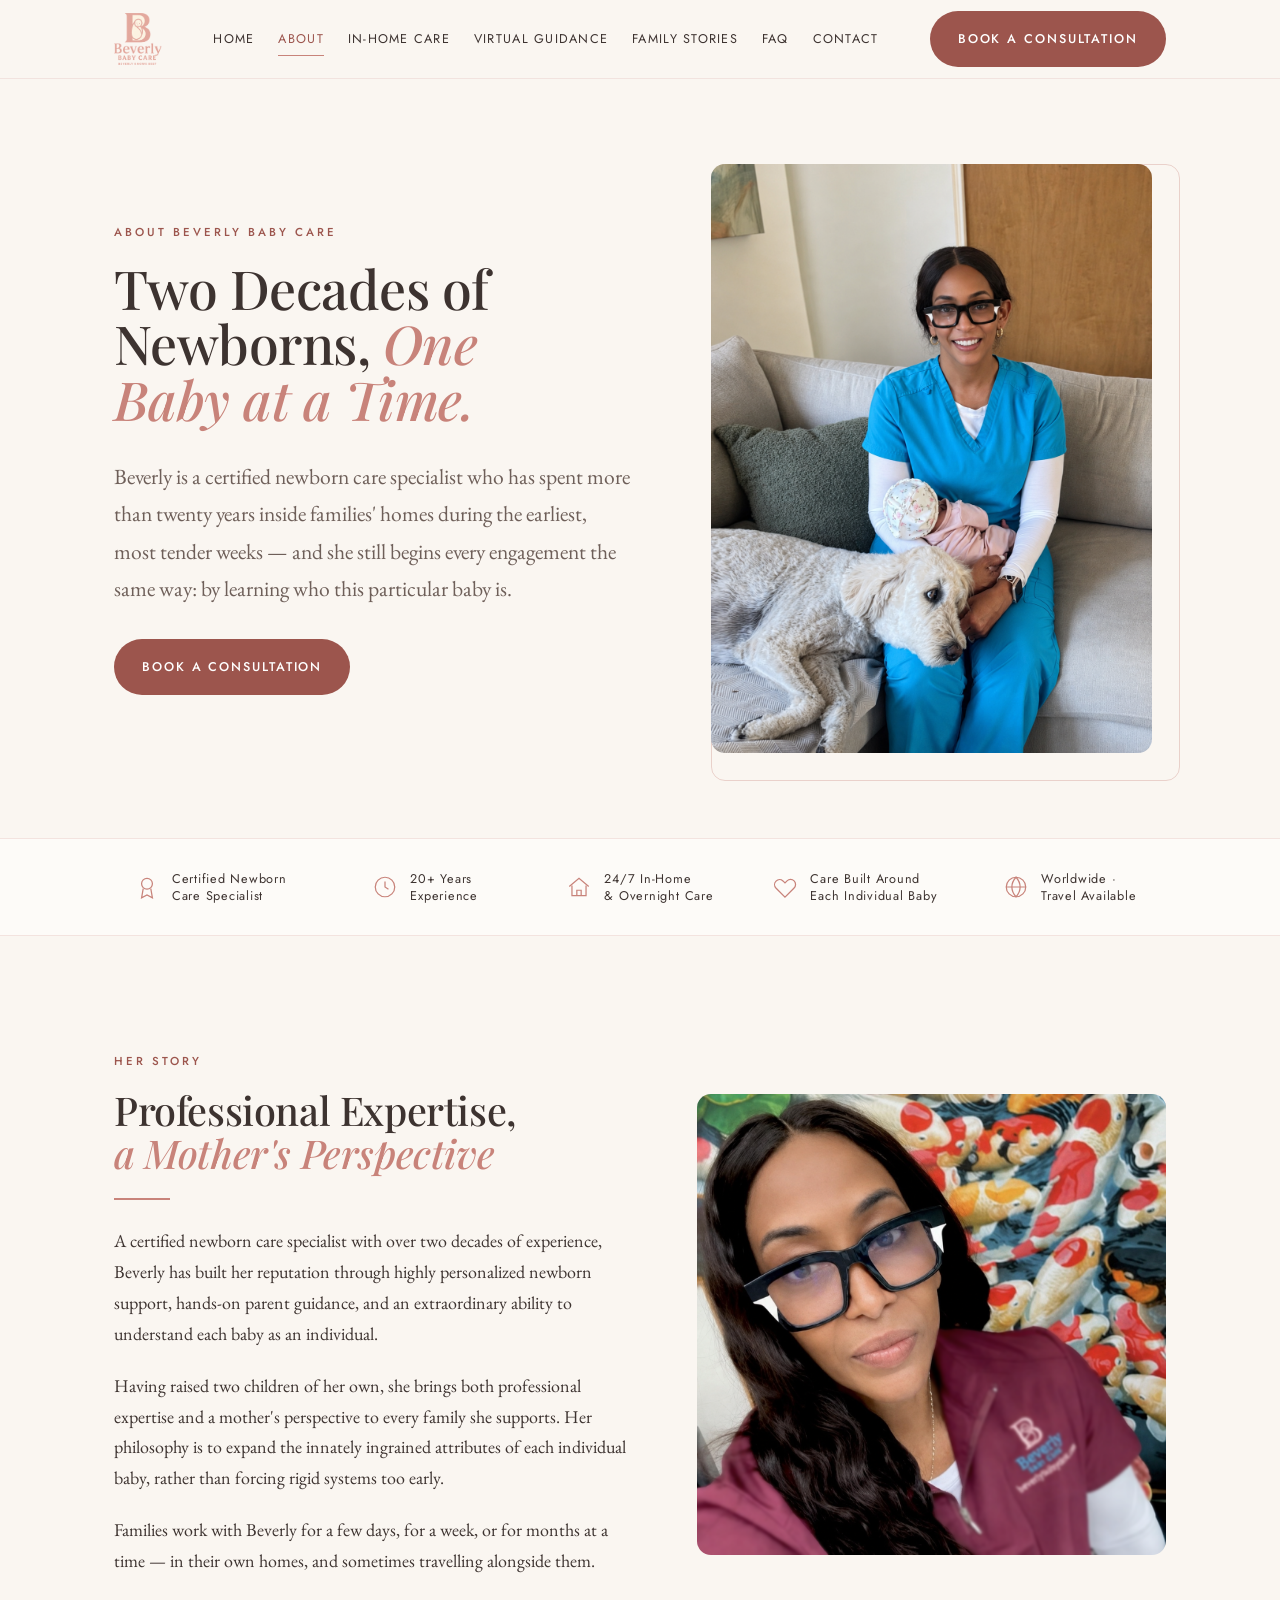
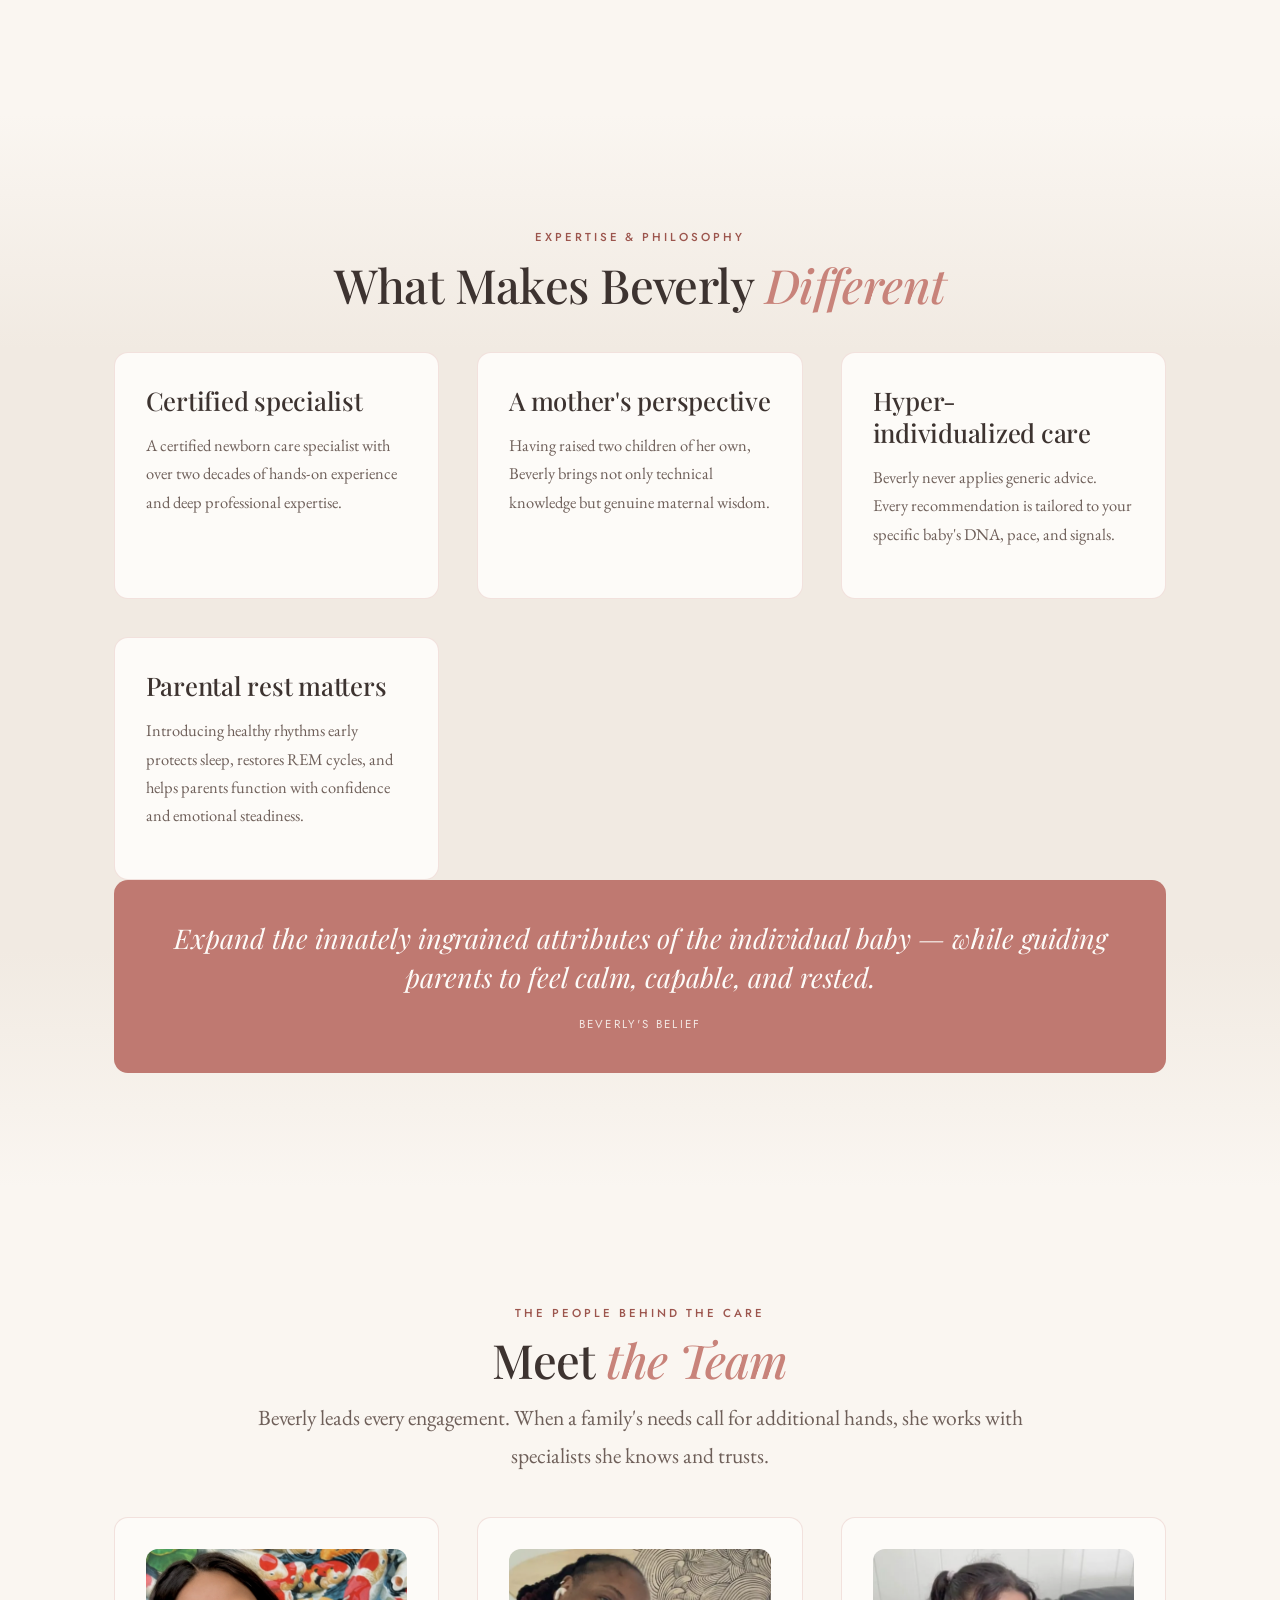
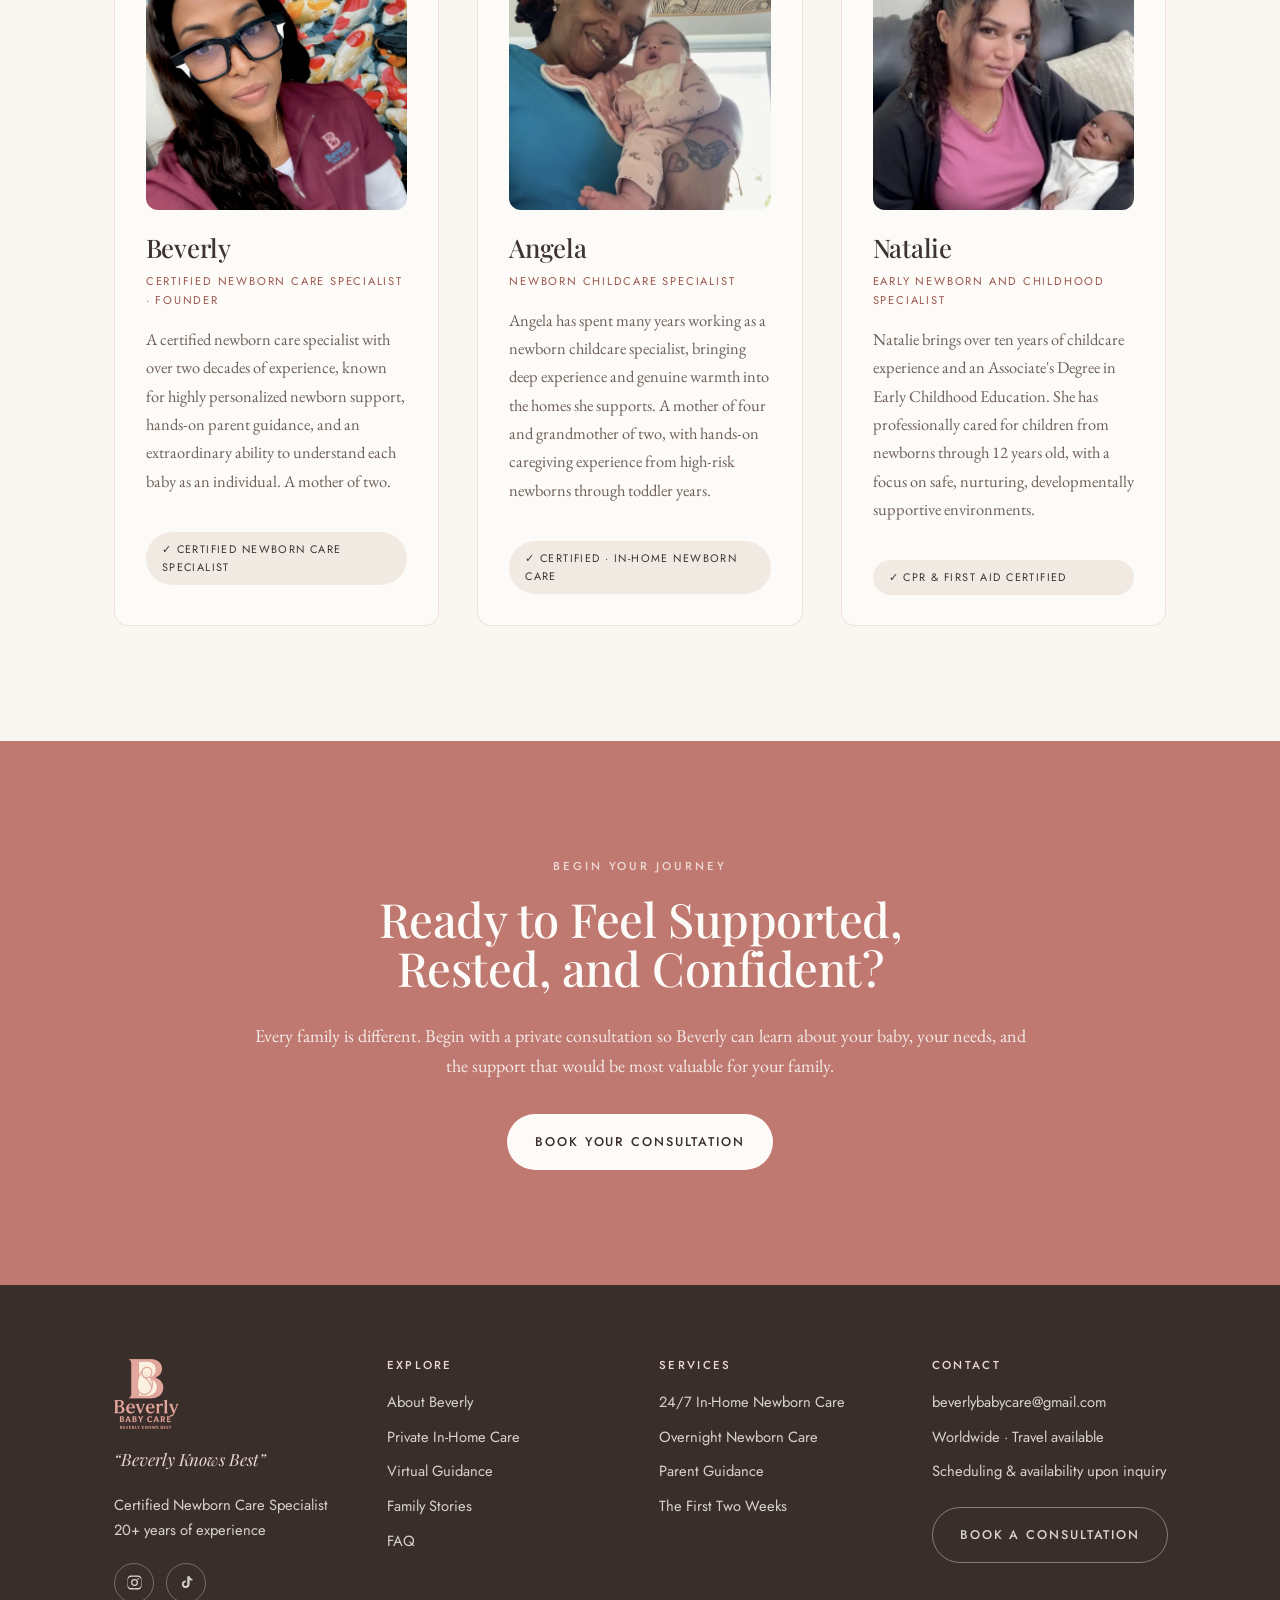
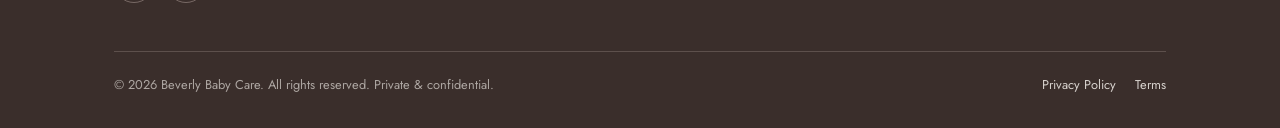
==== about.html @ 70de8f82 "Website Updated Website Updated" ====
<!DOCTYPE html>
<html lang="en">
<head>
<meta charset="utf-8">
<meta name="viewport" content="width=device-width, initial-scale=1">
<title>About Beverly | Certified Newborn Care Specialist | Beverly Baby Care</title>
<meta name="description" content="Meet Beverly: a certified newborn care specialist with more than 20 years of experience, known for personalized newborn support and hands-on parent guidance.">
<link rel="canonical" href="https://beverlybabycare.com/about.html">
<meta property="og:type" content="website">
<meta property="og:site_name" content="Beverly Baby Care">
<meta property="og:title" content="About Beverly | Certified Newborn Care Specialist | Beverly Baby Care">
<meta property="og:description" content="Meet Beverly: a certified newborn care specialist with more than 20 years of experience, known for personalized newborn support and hands-on parent guidance.">
<meta property="og:image" content="assets/beverly-newborn.jpg">
<meta name="twitter:card" content="summary_large_image">
<link rel="icon" href="assets/logo.png">
<link rel="preconnect" href="https://fonts.googleapis.com">
<link rel="preconnect" href="https://fonts.gstatic.com" crossorigin>
<link href="https://fonts.googleapis.com/css2?family=EB+Garamond:ital,wght@0,400;0,500;1,400&family=Jost:wght@300;400;500&family=Playfair+Display:ital,wght@0,400;0,500;1,400;1,500&display=swap" rel="stylesheet">
<link rel="stylesheet" href="css/style.css">
<script type="application/ld+json">{
  "@context":"https://schema.org",
  "@type":"ProfessionalService",
  "name":"Beverly Baby Care",
  "slogan":"Beverly Knows Best",
  "description":"Private in-home newborn care, overnight support, hands-on parent guidance and virtual newborn guidance with Beverly, a certified newborn care specialist with more than 20 years of experience.",
  "email":"beverlybabycare@gmail.com",
  "url":"https://beverlybabycare.com/",
  "areaServed":"Worldwide",
  "founder":{"@type":"Person","name":"Beverly","jobTitle":"Certified Newborn Care Specialist"},
  "sameAs":["https://www.instagram.com/beverlybabycare/","https://www.tiktok.com/@beverlybabycare26"]
}</script>
</head>
<body>
<a class="skip" href="#main">Skip to content</a>
<header class="site-header">
  <div class="wrap header-inner">
    <a class="brand" href="index.html">
      <img src="assets/logo.png" alt="Beverly Baby Care" width="520" height="520">
    </a>
    <nav class="nav" aria-label="Primary"><a href="index.html">Home</a><a href="about.html" aria-current="page">About</a><a href="in-home-care.html">In-Home Care</a><a href="virtual-guidance.html">Virtual Guidance</a><a href="testimonials.html">Family Stories</a><a href="faq.html">FAQ</a><a href="contact.html">Contact</a></nav>
    <a class="btn btn--primary header-cta" href="contact.html">Book a Consultation</a>
    <button class="menu-toggle" type="button" aria-expanded="false" aria-controls="mobile-nav" aria-label="Open menu">
      <span></span><span></span><span></span>
    </button>
  </div>
  <div class="mobile-nav" id="mobile-nav">
    <ul><li><a href="index.html">Home</a></li><li><a href="about.html" aria-current="page">About</a></li><li><a href="in-home-care.html">In-Home Care</a></li><li><a href="virtual-guidance.html">Virtual Guidance</a></li><li><a href="testimonials.html">Family Stories</a></li><li><a href="faq.html">FAQ</a></li><li><a href="contact.html">Contact</a></li></ul>
    <div class="wrap"><a class="btn btn--primary" href="contact.html">Book a Consultation</a></div>
  </div>
</header>
<main id="main">

<section class="section section--tight">
  <div class="wrap split">
    <div class="reveal">
      <p class="eyebrow">About Beverly Baby Care</p>
      <h1>Two Decades of Newborns, <em>One Baby at a Time.</em></h1>
      <p class="lede">Beverly is a certified newborn care specialist who has spent more than twenty years inside families' homes during the earliest, most tender weeks &mdash; and she still begins every engagement the same way: by learning who this particular baby is.</p>
      <div class="btn-row"><a class="btn btn--primary" href="contact.html">Book a Consultation</a></div>
    </div>
    <div class="split__media reveal hero__media">
      <picture><source type="image/webp" srcset="assets/beverly-newborn-sm.webp 700w, assets/beverly-newborn.webp 1100w" sizes="(min-width:900px) 44vw, 92vw"><img src="assets/beverly-newborn.jpg" srcset="assets/beverly-newborn-sm.jpg 700w, assets/beverly-newborn.jpg 1100w" sizes="(min-width:900px) 44vw, 92vw" alt="Beverly caring for a newborn in a family home" width="1100" height="1673"></picture>
    </div>
  </div>
</section>

<section class="trust">
  <div class="wrap">
    <ul>
      <li><svg viewBox="0 0 24 24" aria-hidden="true"><circle cx="12" cy="9" r="5"/><path d="M8.5 13.5 7 22l5-2.6L17 22l-1.5-8.5"/></svg><span>Certified Newborn<br>Care Specialist</span></li>
      <li><svg viewBox="0 0 24 24" aria-hidden="true"><circle cx="12" cy="12" r="9"/><path d="M12 7v5l3.2 2"/></svg><span>20+ Years<br>Experience</span></li>
      <li><svg viewBox="0 0 24 24" aria-hidden="true"><path d="M3 11.5 12 4l9 7.5"/><path d="M5.5 10.5V20h13v-9.5"/><path d="M10 20v-5h4v5"/></svg><span>24/7 In-Home<br>&amp; Overnight Care</span></li>
      <li><svg viewBox="0 0 24 24" aria-hidden="true"><path d="M20.4 6.4a4.6 4.6 0 0 0-6.5 0L12 8.3l-1.9-1.9a4.6 4.6 0 0 0-6.5 6.5l8.4 8.4 8.4-8.4a4.6 4.6 0 0 0 0-6.5Z"/></svg><span>Care Built Around<br>Each Individual Baby</span></li>
      <li><svg viewBox="0 0 24 24" aria-hidden="true"><circle cx="12" cy="12" r="9"/><path d="M3 12h18M12 3c2.5 2.7 3.8 5.8 3.8 9S14.5 18.3 12 21c-2.5-2.7-3.8-5.8-3.8-9S9.5 5.7 12 3Z"/></svg><span>Worldwide &middot;<br>Travel Available</span></li>
    </ul>
  </div>
</section>

<section class="section">
  <div class="wrap split split--reverse">
    <div class="split__media reveal">
      <picture><source type="image/webp" srcset="assets/beverly-portrait.webp"><img src="assets/beverly-portrait.jpg" alt="Portrait of Beverly, founder of Beverly Baby Care" width="546" height="538" loading="lazy" style="border-radius:14px"></picture>
    </div>
    <div class="reveal">
      <p class="eyebrow">Her story</p>
      <h2>Professional Expertise, <em>a Mother's Perspective</em></h2>
      <hr class="rule">
      <p>A certified newborn care specialist with over two decades of experience, Beverly has built her reputation through highly personalized newborn support, hands-on parent guidance, and an extraordinary ability to understand each baby as an individual.</p>
      <p>Having raised two children of her own, she brings both professional expertise and a mother's perspective to every family she supports. Her philosophy is to expand the innately ingrained attributes of each individual baby, rather than forcing rigid systems too early.</p>
      <p>Families work with Beverly for a few days, for a week, or for months at a time &mdash; in their own homes, and sometimes travelling alongside them.</p>
    </div>
  </div>
</section>

<section class="section section--taupe">
  <div class="wrap">
    <div class="section-head reveal"><p class="eyebrow">Expertise &amp; philosophy</p><h2>What Makes Beverly <em>Different</em></h2></div>
    <div class="grid cols-2 reveal">
      <article class="card"><h3>Certified specialist</h3><p>A certified newborn care specialist with over two decades of hands-on experience and deep professional expertise.</p></article>
      <article class="card"><h3>A mother's perspective</h3><p>Having raised two children of her own, Beverly brings not only technical knowledge but genuine maternal wisdom.</p></article>
      <article class="card"><h3>Hyper-individualized care</h3><p>Beverly never applies generic advice. Every recommendation is tailored to your specific baby's DNA, pace, and signals.</p></article>
      <article class="card"><h3>Parental rest matters</h3><p>Introducing healthy rhythms early protects sleep, restores REM cycles, and helps parents function with confidence and emotional steadiness.</p></article>
    </div>
    <div class="pullquote reveal">
      <p>Expand the innately ingrained attributes of the individual baby &mdash; while guiding parents to feel calm, capable, and rested.</p>
      <cite>Beverly's belief</cite>
    </div>
  </div>
</section>

<section class="section">
  <div class="wrap">
    <div class="section-head reveal"><p class="eyebrow">The people behind the care</p><h2>Meet <em>the Team</em></h2>
      <p class="lede">Beverly leads every engagement. When a family's needs call for additional hands, she works with specialists she knows and trusts.</p>
    </div>
    <div class="grid cols-3 reveal">
      <article class="card member">
        <picture><source type="image/webp" srcset="assets/beverly-portrait.webp"><img src="assets/beverly-portrait.jpg" alt="Beverly, certified newborn care specialist and founder" width="546" height="538" loading="lazy"></picture>
        <h3>Beverly</h3>
        <p class="role">Certified Newborn Care Specialist &middot; Founder</p>
        <p>A certified newborn care specialist with over two decades of experience, known for highly personalized newborn support, hands-on parent guidance, and an extraordinary ability to understand each baby as an individual. A mother of two.</p>
        <span class="badge">&check; Certified Newborn Care Specialist</span>
      </article>
      <article class="card member">
        <picture><source type="image/webp" srcset="assets/angela.webp"><img src="assets/angela.jpg" alt="Angela, newborn childcare specialist" width="546" height="538" loading="lazy"></picture>
        <h3>Angela</h3>
        <p class="role">Newborn Childcare Specialist</p>
        <p>Angela has spent many years working as a newborn childcare specialist, bringing deep experience and genuine warmth into the homes she supports. A mother of four and grandmother of two, with hands-on caregiving experience from high-risk newborns through toddler years.</p>
        <span class="badge">&check; Certified &middot; In-Home Newborn Care</span>
      </article>
      <article class="card member">
        <picture><source type="image/webp" srcset="assets/natalie.webp"><img src="assets/natalie.jpg" alt="Natalie, early newborn and childhood specialist" width="546" height="538" loading="lazy"></picture>
        <h3>Natalie</h3>
        <p class="role">Early Newborn and Childhood Specialist</p>
        <p>Natalie brings over ten years of childcare experience and an Associate's Degree in Early Childhood Education. She has professionally cared for children from newborns through 12 years old, with a focus on safe, nurturing, developmentally supportive environments.</p>
        <span class="badge">&check; CPR &amp; First Aid Certified</span>
      </article>
    </div>
  </div>
</section>

<section class="section cta-band cta-band--rose reveal">
  <div class="wrap">
    <p class="eyebrow">Begin your journey</p>
    <h2>Ready to Feel Supported,<br>Rested, and Confident?</h2>
    <p>Every family is different. Begin with a private consultation so Beverly can learn about your baby, your needs, and the support that would be most valuable for your family.</p>
    <div class="btn-row"><a class="btn btn--cream" href="contact.html">Book Your Consultation</a></div>
  </div>
</section>

</main>
<footer class="site-footer">
  <div class="wrap">
    <div class="footer-grid">
      <div>
        <img class="mark" src="assets/logo.png" alt="Beverly Baby Care" width="520" height="520">
        <p class="tagline">&ldquo;Beverly Knows Best&rdquo;</p>
        <p>Certified Newborn Care Specialist<br>20+ years of experience</p>
        <div class="socials">
          <a href="https://www.instagram.com/beverlybabycare/" aria-label="Beverly Baby Care on Instagram" rel="noopener" target="_blank">
            <svg viewBox="0 0 24 24" aria-hidden="true"><path d="M12 2.2c3.2 0 3.6 0 4.9.07 1.2.05 1.8.25 2.2.42.6.22 1 .48 1.4.9.4.4.7.8.9 1.4.2.4.4 1 .4 2.2.1 1.3.1 1.7.1 4.9s0 3.6-.1 4.9c0 1.2-.2 1.8-.4 2.2a3.8 3.8 0 0 1-.9 1.4c-.4.4-.8.7-1.4.9-.4.2-1 .4-2.2.4-1.3.1-1.7.1-4.9.1s-3.6 0-4.9-.1c-1.2 0-1.8-.2-2.2-.4a3.8 3.8 0 0 1-1.4-.9 3.8 3.8 0 0 1-.9-1.4c-.2-.4-.4-1-.4-2.2C2.2 15.6 2.2 15.2 2.2 12s0-3.6.1-4.9c0-1.2.2-1.8.4-2.2.2-.6.5-1 .9-1.4.4-.4.8-.7 1.4-.9.4-.2 1-.4 2.2-.4C8.4 2.2 8.8 2.2 12 2.2Zm0 1.8c-3.1 0-3.5 0-4.7.07-1.1.05-1.7.24-2.1.4-.5.2-.9.44-1.2.78-.3.34-.6.7-.8 1.2-.2.4-.3 1-.4 2.1C2.7 9.7 2.7 10.1 2.7 12s0 2.3.1 3.4c.1 1.1.2 1.7.4 2.1.2.5.5.9.8 1.2.3.3.7.6 1.2.8.4.2 1 .3 2.1.4 1.2.06 1.6.07 4.7.07s3.5 0 4.7-.07c1.1-.1 1.7-.2 2.1-.4a3 3 0 0 0 1.2-.8c.3-.3.6-.7.8-1.2.2-.4.3-1 .4-2.1.06-1.1.07-1.5.07-3.4s0-2.3-.07-3.4c-.1-1.1-.2-1.7-.4-2.1a3 3 0 0 0-.8-1.2 3 3 0 0 0-1.2-.8c-.4-.2-1-.3-2.1-.4C15.5 4 15.1 4 12 4Zm0 3.1a4.9 4.9 0 1 1 0 9.8 4.9 4.9 0 0 1 0-9.8Zm0 1.8a3.1 3.1 0 1 0 0 6.2 3.1 3.1 0 0 0 0-6.2Zm5.1-.9a1.1 1.1 0 1 1 0-2.3 1.1 1.1 0 0 1 0 2.3Z"/></svg>
          </a>
          <a href="https://www.tiktok.com/@beverlybabycare26" aria-label="Beverly Baby Care on TikTok" rel="noopener" target="_blank">
            <svg viewBox="0 0 24 24" aria-hidden="true"><path d="M16.5 3c.4 2.1 1.7 3.6 3.9 3.8v2.5c-1.4.1-2.7-.3-4-1v5.9c0 4.6-4.4 6.9-8 5.1-2.4-1.2-3.4-3.9-2.8-6.3.6-2.3 2.7-3.9 5.4-3.8v2.6c-.4.1-.8.1-1.2.3-1.2.4-1.9 1.5-1.7 2.8.2 1.2 1.2 2 2.5 2 1.4 0 2.5-1 2.5-2.5V3h3.4Z"/></svg>
          </a>
        </div>
      </div>
      <div>
        <h4>Explore</h4>
        <ul>
          <li><a href="about.html">About Beverly</a></li>
          <li><a href="in-home-care.html">Private In-Home Care</a></li>
          <li><a href="virtual-guidance.html">Virtual Guidance</a></li>
          <li><a href="testimonials.html">Family Stories</a></li>
          <li><a href="faq.html">FAQ</a></li>
        </ul>
      </div>
      <div>
        <h4>Services</h4>
        <ul>
          <li><a href="in-home-care.html">24/7 In-Home Newborn Care</a></li>
          <li><a href="in-home-care.html#overnight">Overnight Newborn Care</a></li>
          <li><a href="in-home-care.html#guidance">Parent Guidance</a></li>
          <li><a href="virtual-guidance.html">The First Two Weeks</a></li>
        </ul>
      </div>
      <div>
        <h4>Contact</h4>
        <ul>
          <li><a href="mailto:beverlybabycare@gmail.com">beverlybabycare@gmail.com</a></li>
          <li>Worldwide &middot; Travel available</li>
          <li>Scheduling &amp; availability upon inquiry</li>
        </ul>
        <a class="btn btn--onDark" href="contact.html" style="margin-top:1.4rem">Book a Consultation</a>
      </div>
    </div>
    <div class="footer-bottom">
      <p style="margin:0">&copy; 2026 Beverly Baby Care. All rights reserved. Private &amp; confidential.</p>
      <ul><li><a href="privacy.html">Privacy Policy</a></li><li><a href="terms.html">Terms</a></li></ul>
    </div>
  </div>
</footer>
<div class="mobile-cta"><a class="btn btn--primary" href="contact.html">Book a Consultation</a></div>
<script src="js/site.js" defer></script>
</body>
</html>
---- css/style.css ----
/* ==========================================================================
   Beverly Baby Care — design system
   Colors sampled directly from the supplied Beverly Baby Care PDFs.
   ========================================================================== */

:root{
  /* Sampled palette */
  --bbc-ivory:#FAF6F1;        /* dominant page background in the PDFs */
  --bbc-cream:#FDFBF8;        /* lifted panels */
  --bbc-blush:#F6EDE8;        /* quote boxes */
  --bbc-blush-deep:#ECD7D1;   /* pill fills, hairlines */
  --bbc-taupe:#F1EAE2;        /* cards, stat blocks */
  --bbc-rose:#C8837A;         /* italic headlines, accents */
  --bbc-rose-deep:#9C554D;    /* buttons, links (accessible on ivory) */
  --bbc-rose-dark:#BF7971;    /* filled rose panels */
  --bbc-cocoa:#4C3C38;        /* dark editorial sections */
  --bbc-cocoa-deep:#3A2E2B;
  --bbc-charcoal:#3D3330;     /* body copy */
  --bbc-muted:#6E5F59;        /* secondary copy */
  --bbc-line:rgba(200,131,122,.32);

  /* Type */
  --display:"Playfair Display",Georgia,"Times New Roman",serif;
  --body:"EB Garamond",Georgia,serif;
  --ui:"Jost","Helvetica Neue",Arial,sans-serif;

  /* Space */
  --gutter:clamp(1.25rem,5vw,4rem);
  --section:clamp(4rem,9vw,7.5rem);
  --maxw:1180px;
  --radius:14px;
}

*,*::before,*::after{box-sizing:border-box}
html{-webkit-text-size-adjust:100%;scroll-behavior:smooth}
body{
  margin:0;background:var(--bbc-ivory);color:var(--bbc-charcoal);
  font-family:var(--body);font-size:1.125rem;line-height:1.72;
  -webkit-font-smoothing:antialiased;
}
img{max-width:100%;display:block;height:auto}
a{color:var(--bbc-rose-deep)}
a:focus-visible,button:focus-visible,input:focus-visible,select:focus-visible,textarea:focus-visible,summary:focus-visible{
  outline:2px solid var(--bbc-rose-deep);outline-offset:3px;border-radius:4px;
}
.skip{position:absolute;left:-9999px}
.skip:focus{left:1rem;top:1rem;z-index:200;background:var(--bbc-cream);padding:.7rem 1rem;border:1px solid var(--bbc-rose)}

/* ---------- type ---------- */
h1,h2,h3,h4{font-family:var(--display);font-weight:500;color:var(--bbc-charcoal);margin:0 0 .6em;line-height:1.14;letter-spacing:-.01em;text-wrap:balance}
h1{font-size:clamp(2.4rem,5.4vw,4rem);line-height:1.04}
h2{font-size:clamp(1.9rem,3.8vw,2.95rem);line-height:1.07}
h3{font-size:clamp(1.3rem,2vw,1.6rem);line-height:1.25}
h4{font-size:1.06rem}
em,.italic{font-style:italic;color:var(--bbc-rose)}
p{margin:0 0 1.15em}
.lede{font-size:clamp(1.16rem,1.8vw,1.35rem);color:var(--bbc-muted);max-width:62ch}
.eyebrow{
  font-family:var(--ui);font-size:.72rem;font-weight:500;letter-spacing:.26em;
  text-transform:uppercase;color:var(--bbc-rose-deep);margin:0 0 1.1rem;
}
.rule{width:56px;height:2px;background:var(--bbc-rose);border:0;margin:0 0 1.6rem}
.center{text-align:center}
.center .rule,.center .eyebrow{margin-left:auto;margin-right:auto}
.small{font-family:var(--ui);font-size:.85rem;color:var(--bbc-muted);line-height:1.6}

/* ---------- heading system --------------------------------------------------
   One reusable set of header components so headlines run horizontally instead
   of stacking word-by-word. Widths are responsive; type stays editorial.
   .page-head    → page hero header (h1)
   .section-head → in-page section header (h2)
   modifier --wide for the longest headlines
   -------------------------------------------------------------------------- */
.page-head,.section-head{
  width:100%;margin-inline:auto;text-align:center;
}
.page-head{max-width:1100px}
.page-head--wide{max-width:1200px}
.section-head{max-width:1000px}
.section-head--wide{max-width:1160px}

.page-head h1,.page-head h2{
  max-width:none;margin-inline:auto;
  font-size:clamp(2.3rem,5.2vw,4.15rem);
  line-height:.98;letter-spacing:-.015em;margin-bottom:.3em;
  text-wrap:balance;
}
.section-head h2{
  max-width:none;margin-inline:auto;
  font-size:clamp(1.85rem,3.7vw,2.95rem);
  line-height:1.02;letter-spacing:-.012em;margin-bottom:.32em;
  text-wrap:balance;
}
.page-head .eyebrow,.section-head .eyebrow{margin:0 auto .8rem}
.page-head .rule,.section-head .rule{margin:.15rem auto 1.25rem}
.page-head .lede,.section-head .lede,
.page-head .support,.section-head .support{
  max-width:800px;margin-inline:auto;margin-bottom:0;text-wrap:pretty;
}
.page-head .btn-row,.section-head .btn-row{justify-content:center;margin-top:1.7rem}

/* header sections sit tighter than ordinary content sections */
.section.section--head{padding-block:clamp(2.4rem,4.8vw,4rem)}
.section--head .framed{padding:clamp(1.5rem,3.2vw,2.7rem)}
/* a header section and the section it introduces shouldn't stack two full paddings */
.section--head + .section.section--tight,
.section--head + .section.section{padding-top:clamp(.9rem,2vw,1.7rem)}
/* section headers that lead straight into a grid of cards */
.section-head + .grid,.section-head + .price-grid,.section-head + .steps{margin-top:clamp(1.9rem,3.4vw,2.7rem)!important}

@media(max-width:1023px){
  .page-head h1,.page-head h2{font-size:clamp(2.2rem,5.4vw,3.2rem);line-height:1.0}
  .section-head h2{font-size:clamp(1.8rem,4.2vw,2.5rem);line-height:1.04}
}
@media(max-width:599px){
  .page-head h1,.page-head h2{font-size:clamp(2rem,8.4vw,2.65rem);line-height:1.06;letter-spacing:-.008em}
  .section-head h2{font-size:clamp(1.75rem,7.2vw,2.3rem);line-height:1.08;letter-spacing:-.006em}
  .page-head .lede,.section-head .lede{font-size:1.1rem}
}

/* ---------- layout ---------- */
.wrap{width:100%;max-width:var(--maxw);margin-inline:auto;padding-inline:var(--gutter)}
.section{padding-block:var(--section)}
.section--tight{padding-block:calc(var(--section) * .62)}
.section--taupe{background:linear-gradient(180deg,var(--bbc-ivory),var(--bbc-taupe) 22%,var(--bbc-taupe) 78%,var(--bbc-ivory))}
.section--blush{background:var(--bbc-blush)}
.section--cocoa{background:var(--bbc-cocoa);color:var(--bbc-blush)}
.section--cocoa h2,.section--cocoa h3,.section--cocoa h4{color:var(--bbc-cream)}
.section--cocoa .eyebrow{color:var(--bbc-blush-deep)}
.section--cocoa .lede,.section--cocoa p{color:rgba(250,246,241,.84)}
.section--cocoa em{color:var(--bbc-blush-deep)}
.grid{display:grid;gap:clamp(1.5rem,3vw,2.6rem)}
.cols-2{grid-template-columns:repeat(auto-fit,minmax(320px,1fr))}
.cols-3{grid-template-columns:repeat(auto-fit,minmax(255px,1fr))}
.cols-4{grid-template-columns:repeat(auto-fit,minmax(228px,1fr))}
.split{display:grid;gap:clamp(2rem,5vw,4.5rem);align-items:center;grid-template-columns:1fr}
@media(min-width:900px){.split{grid-template-columns:1.05fr .95fr}.split--reverse .split__media{order:2}}
.split h1{font-size:clamp(2.3rem,4.2vw,3.4rem);line-height:1.03}
.split h2{font-size:clamp(1.85rem,3.1vw,2.5rem);line-height:1.08}

/* ---------- corner frame (signature detail from the PDFs) ---------- */
.framed{position:relative}
.framed::before,.framed::after{
  content:"";position:absolute;width:46px;height:46px;pointer-events:none;
  border:1px solid var(--bbc-line);
}
.framed::before{top:0;left:0;border-right:0;border-bottom:0;border-top-left-radius:26px}
.framed::after{bottom:0;right:0;border-left:0;border-top:0;border-bottom-right-radius:26px}
.framed--dark::before,.framed--dark::after{border-color:rgba(236,215,209,.4)}

/* ---------- buttons ---------- */
.btn{
  display:inline-flex;align-items:center;gap:.6rem;font-family:var(--ui);
  font-size:.79rem;font-weight:500;letter-spacing:.15em;text-transform:uppercase;
  padding:1rem 1.7rem;border-radius:999px;border:1px solid transparent;
  text-decoration:none;cursor:pointer;white-space:nowrap;transition:background .25s ease,color .25s ease,border-color .25s ease,transform .25s ease;
}
.btn:hover{transform:translateY(-1px)}
.btn--primary{background:var(--bbc-rose-deep);color:#fff}
.btn--primary:hover{background:#87473F}
.btn--ghost{background:transparent;color:var(--bbc-rose-deep);border-color:var(--bbc-line)}
.btn--ghost:hover{background:var(--bbc-blush);border-color:var(--bbc-rose)}
.btn--cream{background:var(--bbc-cream);color:var(--bbc-cocoa-deep)}
.btn--cream:hover{background:#fff}
.btn--onDark{background:transparent;color:var(--bbc-blush);border-color:rgba(236,215,209,.45)}
.btn--onDark:hover{background:rgba(236,215,209,.12)}
.btn-row{display:flex;flex-wrap:wrap;gap:.85rem;margin-top:2rem}
.textlink{
  font-family:var(--ui);font-size:.78rem;letter-spacing:.14em;text-transform:uppercase;
  text-decoration:none;color:var(--bbc-rose-deep);border-bottom:1px solid var(--bbc-line);padding-bottom:3px;
}
.textlink:hover{border-color:var(--bbc-rose-deep)}

/* ---------- header ---------- */
.site-header{
  position:sticky;top:0;z-index:60;background:rgba(250,246,241,.93);
  backdrop-filter:blur(9px);border-bottom:1px solid rgba(200,131,122,.16);
  transition:box-shadow .3s ease;
}
.site-header.is-stuck{box-shadow:0 10px 30px -24px rgba(61,51,48,.55)}
.header-inner{display:flex;align-items:center;justify-content:space-between;gap:1rem;min-height:78px}
.brand{display:flex;align-items:center;gap:.75rem;text-decoration:none}
.brand img{height:52px;width:auto}
.brand span{
  font-family:var(--ui);font-size:.66rem;letter-spacing:.2em;text-transform:uppercase;
  color:var(--bbc-muted);max-width:8.5rem;line-height:1.45;
}
.nav{display:none;align-items:center;gap:1.5rem}
.nav a{
  font-family:var(--ui);font-size:.79rem;letter-spacing:.1em;text-transform:uppercase;
  color:var(--bbc-charcoal);text-decoration:none;padding:.35rem 0;border-bottom:1px solid transparent;white-space:nowrap;
}
.nav a:hover{color:var(--bbc-rose-deep)}
.nav a[aria-current="page"]{border-bottom-color:var(--bbc-rose);color:var(--bbc-rose-deep)}
.header-cta{display:none}
@media(min-width:1060px){.nav,.header-cta{display:flex}}
.menu-toggle{
  display:inline-flex;flex-direction:column;justify-content:center;gap:5px;width:46px;height:44px;
  background:none;border:1px solid var(--bbc-line);border-radius:999px;cursor:pointer;align-items:center;
}
.menu-toggle span{display:block;width:19px;height:1.4px;background:var(--bbc-charcoal);transition:transform .3s,opacity .3s}
.menu-toggle[aria-expanded="true"] span:nth-child(1){transform:translateY(6.4px) rotate(45deg)}
.menu-toggle[aria-expanded="true"] span:nth-child(2){opacity:0}
.menu-toggle[aria-expanded="true"] span:nth-child(3){transform:translateY(-6.4px) rotate(-45deg)}
@media(min-width:1060px){.menu-toggle{display:none}}
.mobile-nav{display:none;border-top:1px solid rgba(200,131,122,.18);background:var(--bbc-ivory)}
.mobile-nav.is-open{display:block}
.mobile-nav ul{list-style:none;margin:0;padding:.6rem var(--gutter) 1.6rem}
.mobile-nav li{border-bottom:1px solid rgba(200,131,122,.14)}
.mobile-nav a{
  display:block;padding:.95rem 0;font-family:var(--ui);font-size:.86rem;letter-spacing:.12em;
  text-transform:uppercase;text-decoration:none;color:var(--bbc-charcoal);
}
.mobile-nav .btn{display:flex;width:100%;justify-content:center;margin-top:1.3rem;font-size:.79rem;letter-spacing:.15em;color:#fff;padding:1rem 1.7rem}
@media(min-width:1060px){.mobile-nav,.mobile-nav.is-open{display:none}}

/* ---------- hero ---------- */
.hero{position:relative;overflow:hidden;padding-block:clamp(3rem,7vw,5.5rem) clamp(3rem,6vw,5rem)}
.hero__grid{display:grid;gap:clamp(2.2rem,5vw,4rem);align-items:center;grid-template-columns:1fr}
@media(min-width:920px){.hero__grid{grid-template-columns:1.12fr .88fr}}
.hero h1{margin-bottom:.42em;font-size:clamp(2.3rem,4vw,3.2rem);line-height:1.05}
.hero .lede{margin-bottom:0}
.hero__media{position:relative;padding:14px}
.hero__media::after{
  content:"";position:absolute;inset:0;border:1px solid var(--bbc-line);border-radius:var(--radius);
  transform:translate(14px,14px);pointer-events:none;
}
.hero__media img{border-radius:var(--radius);position:relative;z-index:1;object-fit:cover;object-position:50% 18%;width:100%;aspect-ratio:4/5}
@media(min-width:920px){.hero__media img{aspect-ratio:3/4}}
.hero__caption{
  position:relative;z-index:2;margin:-2.6rem 0 0 auto;width:fit-content;max-width:80%;
  background:var(--bbc-cream);border:1px solid var(--bbc-line);border-radius:10px;
  padding:.7rem 1.1rem;font-family:var(--ui);font-size:.7rem;letter-spacing:.16em;
  text-transform:uppercase;color:var(--bbc-muted);
}

/* ---------- trust strip ---------- */
.trust{border-block:1px solid rgba(200,131,122,.2);background:var(--bbc-cream)}
.trust ul{
  list-style:none;margin:0;padding:1.9rem 0;display:grid;gap:1.4rem;
  grid-template-columns:repeat(auto-fit,minmax(160px,1fr));
}
.trust li{display:flex;align-items:center;gap:.75rem;justify-content:center;text-align:left}
.trust svg{flex:none;width:26px;height:26px;stroke:var(--bbc-rose);fill:none;stroke-width:1.15}
.trust span{font-family:var(--ui);font-size:.79rem;letter-spacing:.06em;color:var(--bbc-charcoal);line-height:1.4}

/* ---------- cards ---------- */
.card{
  background:var(--bbc-cream);border:1px solid rgba(200,131,122,.22);border-radius:var(--radius);
  padding:clamp(1.5rem,2.4vw,2rem);transition:transform .3s ease,box-shadow .3s ease,border-color .3s ease;
  display:flex;flex-direction:column;
}
.card:hover{transform:translateY(-3px);box-shadow:0 18px 36px -30px rgba(61,51,48,.6);border-color:var(--bbc-rose)}
.card--taupe{background:var(--bbc-taupe)}
.card p{color:var(--bbc-muted);font-size:1.03rem}
.card .textlink{margin-top:auto;align-self:flex-start;padding-top:1rem}
.card__mark{
  width:46px;height:46px;border-radius:50%;background:var(--bbc-blush);display:grid;place-items:center;margin-bottom:1.2rem;
}
.card__mark svg{width:22px;height:22px;stroke:var(--bbc-rose-deep);fill:none;stroke-width:1.2}
.card__img{border-radius:10px;margin-bottom:1.3rem;aspect-ratio:4/3;object-fit:cover;width:100%}

/* ---------- quote ---------- */
.quote{
  background:var(--bbc-blush);border-left:3px solid var(--bbc-rose);border-radius:0 10px 10px 0;
  padding:clamp(1.4rem,3vw,2rem) clamp(1.4rem,3vw,2.2rem);margin:2rem 0;
}
.quote p{font-family:var(--display);font-style:italic;font-size:clamp(1.14rem,2vw,1.45rem);
  line-height:1.5;color:var(--bbc-rose-deep);margin:0}
.quote cite{display:block;margin-top:1rem;font-family:var(--ui);font-style:normal;font-size:.72rem;
  letter-spacing:.18em;text-transform:uppercase;color:var(--bbc-muted)}
.quote--cocoa{background:rgba(236,215,209,.1);border-left-color:var(--bbc-blush-deep)}
.quote--cocoa p{color:var(--bbc-blush)}
.pullquote{
  background:var(--bbc-rose-dark);color:var(--bbc-cream);border-radius:var(--radius);
  padding:clamp(1.6rem,3vw,2.4rem);text-align:center;
}
.pullquote p{font-family:var(--display);font-style:italic;font-size:clamp(1.2rem,2.4vw,1.7rem);margin:0;line-height:1.45}
.pullquote cite{display:block;margin-top:1.1rem;font-family:var(--ui);font-style:normal;font-size:.72rem;letter-spacing:.2em;text-transform:uppercase;color:rgba(253,251,248,.85)}

/* ---------- pills ---------- */
.pills{list-style:none;display:flex;flex-wrap:wrap;gap:.6rem;padding:0;margin:1.6rem 0 0}
.pills li{
  font-family:var(--ui);font-size:.72rem;letter-spacing:.13em;text-transform:uppercase;
  color:var(--bbc-rose-deep);background:var(--bbc-blush);border:1px solid var(--bbc-line);
  border-radius:999px;padding:.55rem 1.05rem;
}
.pills--cocoa li{color:var(--bbc-blush);background:rgba(236,215,209,.09);border-color:rgba(236,215,209,.32)}
.pills--taupe li{background:var(--bbc-taupe)}

/* ---------- stats ---------- */
.stats{list-style:none;padding:0;margin:2.5rem 0 0;display:grid;gap:1rem;grid-template-columns:repeat(auto-fit,minmax(120px,1fr))}
.stats li{background:var(--bbc-taupe);border-radius:12px;padding:1.6rem 1rem;text-align:center}
.stats b{display:block;font-family:var(--display);font-size:clamp(2rem,4vw,2.7rem);font-weight:500;color:var(--bbc-rose-deep);line-height:1}
.stats span{display:block;margin-top:.5rem;font-family:var(--ui);font-size:.68rem;letter-spacing:.16em;text-transform:uppercase;color:var(--bbc-muted)}
.stats--cocoa li{background:rgba(236,215,209,.08)}
.stats--cocoa b{color:var(--bbc-blush-deep)}
.stats--cocoa span{color:rgba(250,246,241,.7)}

/* ---------- checklist ---------- */
.ticks{list-style:none;padding:0;margin:1.4rem 0 0;display:grid;gap:.7rem}
.ticks li{position:relative;padding-left:1.7rem;color:var(--bbc-muted)}
.ticks li::before{
  content:"";position:absolute;left:0;top:.72em;width:7px;height:7px;border-radius:50%;
  background:var(--bbc-rose);
}
.ticks--2{grid-template-columns:repeat(auto-fit,minmax(220px,1fr))}
.section--cocoa .ticks li{color:rgba(250,246,241,.85)}
.section--cocoa .ticks li::before{background:var(--bbc-blush-deep)}

/* ---------- steps ---------- */
.steps{counter-reset:step;list-style:none;padding:0;margin:0;display:grid;gap:1.4rem;grid-template-columns:repeat(auto-fit,minmax(260px,1fr))}
.steps li{background:var(--bbc-cream);border:1px solid rgba(200,131,122,.22);border-radius:var(--radius);padding:2rem 1.7rem}
.steps li::before{
  counter-increment:step;content:"0" counter(step);display:block;font-family:var(--display);
  font-size:1.6rem;color:var(--bbc-rose);margin-bottom:.9rem;
}
.steps h3{font-size:1.22rem;margin-bottom:.4rem}
.steps p{color:var(--bbc-muted);font-size:1.02rem;margin:0}

/* ---------- program steps (Virtual Guidance › What the Program Includes) ----
   Stacked full-width editorial cards. Deliberately independent of .steps so no
   counter or nested-list numbering can leak into the bullet points.
   -------------------------------------------------------------------------- */
.program-steps{
  width:100%;max-width:1020px;margin-inline:auto;
  display:flex;flex-direction:column;gap:clamp(1.6rem,2.6vw,2.4rem);
}
.section-head + .program-steps{margin-top:clamp(2rem,3.6vw,3rem)}

.program-step{
  position:relative;overflow:hidden;
  background:var(--bbc-cream);
  border:1px solid rgba(200,131,122,.22);
  border-radius:var(--radius);
  padding:clamp(1.7rem,3.2vw,2.9rem) clamp(1.4rem,3.2vw,3rem);
  padding-left:clamp(1.6rem,3.4vw,3.2rem);
}
/* the narrow rose accent rail on the far left */
.program-step::before{
  content:"";position:absolute;left:0;top:0;bottom:0;width:4px;
  background:linear-gradient(180deg,var(--bbc-rose),var(--bbc-blush-deep));
}
.program-step--premium::before{
  background:linear-gradient(180deg,#B99B7E,var(--bbc-blush-deep));
}

.program-step__label{
  font-family:var(--ui);font-size:.72rem;font-weight:500;letter-spacing:.26em;
  text-transform:uppercase;color:var(--bbc-rose-deep);margin:0 0 .9rem;
}
.program-step__title{
  font-family:var(--display);font-size:clamp(1.35rem,2.3vw,1.85rem);
  line-height:1.2;margin:0 0 1rem;color:var(--bbc-charcoal);text-wrap:balance;
}
.program-step__badges{
  display:flex;flex-wrap:wrap;gap:.55rem;margin:0 0 1.4rem;
}
.program-step__badge{
  display:inline-block;font-family:var(--ui);font-size:.68rem;font-weight:500;
  letter-spacing:.14em;text-transform:uppercase;line-height:1.3;
  color:var(--bbc-rose-deep);background:var(--bbc-blush);
  border:1px solid rgba(200,131,122,.24);border-radius:999px;padding:.5rem 1rem;
}
.program-step__badge--gold{
  color:#6E5A46;background:var(--bbc-taupe);border-color:rgba(185,155,126,.45);
}
.program-step__desc{
  color:var(--bbc-muted);font-size:1.05rem;line-height:1.7;
  margin:0;max-width:70ch;text-wrap:pretty;
}

.program-step__points{
  list-style:none;padding:0;
  margin:1.6rem 0 0;
  display:grid;gap:.65rem clamp(1.5rem,4vw,3rem);
  grid-template-columns:1fr;
}
.program-step__points li{
  position:relative;padding-left:1.15rem;
  color:var(--bbc-charcoal);font-size:1.02rem;line-height:1.55;
  overflow-wrap:break-word;
}
.program-step__points li::before{
  content:"";position:absolute;left:0;top:.68em;
  width:4px;height:4px;border-radius:50%;background:var(--bbc-rose);
}
/* nested lists, if ever added, never inherit step styling or numbering */
.program-step__points ul,.program-step__points ol{list-style:none;padding-left:1.15rem;margin:.5rem 0 0}

.program-step__note{
  margin:1.8rem 0 0;
  background:var(--bbc-blush);
  border:1px solid rgba(200,131,122,.18);
  border-radius:10px;
  padding:1.05rem 1.25rem;
  font-family:var(--body);font-style:italic;font-size:.95rem;line-height:1.65;
  color:var(--bbc-muted);
}

@media(min-width:760px){
  .program-step__points{grid-template-columns:1fr 1fr}
}
@media(max-width:599px){
  .program-step{padding:1.6rem 1.25rem 1.7rem 1.4rem;border-radius:12px}
  .program-step__desc,.program-step__points li{font-size:1rem}
  .program-step__badge{font-size:.64rem;letter-spacing:.12em;padding:.45rem .85rem}
}

/* ---------- testimonials ---------- */
.testimonial{
  background:var(--bbc-cream);border:1px solid rgba(200,131,122,.22);border-radius:var(--radius);
  padding:clamp(1.6rem,2.6vw,2.2rem);display:flex;flex-direction:column;
}
.testimonial--blush{background:var(--bbc-blush)}
.testimonial--taupe{background:var(--bbc-taupe)}
.stars{color:var(--bbc-rose);letter-spacing:.28em;font-size:.9rem;margin-bottom:1rem}
.testimonial blockquote{margin:0;flex:1;font-size:1.06rem;color:var(--bbc-charcoal)}
.testimonial footer{
  display:flex;flex-wrap:wrap;align-items:center;justify-content:space-between;gap:.8rem;
  margin-top:1.5rem;padding-top:1.1rem;border-top:1px solid rgba(200,131,122,.24);
}
.testimonial .name{font-family:var(--display);font-size:1.05rem;color:var(--bbc-charcoal)}
.testimonial .place{
  font-family:var(--ui);font-size:.66rem;letter-spacing:.16em;text-transform:uppercase;color:var(--bbc-rose-deep);
  border:1px solid var(--bbc-line);border-radius:999px;padding:.35rem .85rem;
}

/* ---------- pricing ---------- */
.price-grid{display:grid;gap:1.4rem;grid-template-columns:repeat(auto-fit,minmax(270px,1fr))}
.price{border-radius:var(--radius);padding:clamp(1.7rem,3vw,2.3rem);background:var(--bbc-taupe);border:1px solid rgba(200,131,122,.22)}
.price--rose{background:var(--bbc-rose-dark);border-color:transparent;color:var(--bbc-cream)}
.price--rose h3,.price--rose .amount{color:var(--bbc-cream)}
.price--rose .price__label{color:rgba(253,251,248,.9)}
.price--rose p,.price--rose .ticks li{color:rgba(253,251,248,.9)}
.price--rose .ticks li::before{background:var(--bbc-blush-deep)}
.price__label{font-family:var(--ui);font-size:.7rem;letter-spacing:.2em;text-transform:uppercase;color:var(--bbc-rose-deep);margin-bottom:1rem}
.amount{font-family:var(--display);font-size:clamp(2.6rem,6vw,3.5rem);line-height:1;color:var(--bbc-charcoal)}
.amount small{font-family:var(--ui);display:block;font-size:.72rem;letter-spacing:.14em;text-transform:uppercase;margin-top:.7rem;color:inherit;opacity:.8}
.note{
  margin-top:1.4rem;background:var(--bbc-blush);border:1px solid var(--bbc-line);border-radius:12px;
  padding:1.1rem 1.3rem;font-family:var(--ui);font-size:.88rem;color:var(--bbc-charcoal);line-height:1.6;
}

/* ---------- FAQ ---------- */
.faq{max-width:840px;margin-inline:auto}
.faq details{border-bottom:1px solid rgba(200,131,122,.26)}
.faq summary{
  cursor:pointer;list-style:none;padding:1.35rem 2.5rem 1.35rem 0;position:relative;
  font-family:var(--display);font-size:1.15rem;color:var(--bbc-charcoal);
}
.faq summary::-webkit-details-marker{display:none}
.faq summary::after{
  content:"";position:absolute;right:.4rem;top:50%;width:11px;height:11px;margin-top:-7px;
  border-right:1.4px solid var(--bbc-rose);border-bottom:1.4px solid var(--bbc-rose);
  transform:rotate(45deg);transition:transform .3s ease;
}
.faq details[open] summary::after{transform:rotate(-135deg);margin-top:-2px}
.faq .faq__body{padding:0 1rem 1.6rem 0;color:var(--bbc-muted)}
.faq .faq__body p:last-child{margin-bottom:0}

/* ---------- CTA band ---------- */
.cta-band{background:var(--bbc-cocoa);color:var(--bbc-cream);text-align:center}
.cta-band--rose{background:var(--bbc-rose-dark)}
.cta-band h2{color:var(--bbc-cream);max-width:min(880px,92%);margin-inline:auto;line-height:1.04;text-wrap:balance}
.cta-band p{color:rgba(253,251,248,.88);max-width:min(780px,92%);margin-inline:auto}
.cta-band .btn-row{justify-content:center}
.cta-band .eyebrow{color:var(--bbc-blush-deep)}

/* ---------- team ---------- */
.member img{border-radius:12px;aspect-ratio:1/1;object-fit:cover;width:100%;margin-bottom:1.3rem}
.member .role{font-family:var(--ui);font-size:.7rem;letter-spacing:.16em;text-transform:uppercase;color:var(--bbc-rose-deep);margin:-.4rem 0 .9rem}
.badge{
  display:inline-block;margin-top:1.1rem;background:var(--bbc-taupe);border-radius:999px;padding:.5rem 1rem;
  font-family:var(--ui);font-size:.68rem;letter-spacing:.13em;text-transform:uppercase;color:var(--bbc-charcoal);
}

/* ---------- form ---------- */
.form{background:var(--bbc-cream);border:1px solid rgba(200,131,122,.24);border-radius:var(--radius);padding:clamp(1.6rem,3vw,2.6rem)}
.field{margin-bottom:1.3rem}
.field label{display:block;font-family:var(--ui);font-size:.72rem;letter-spacing:.15em;text-transform:uppercase;color:var(--bbc-muted);margin-bottom:.5rem}
.field input,.field select,.field textarea{
  width:100%;font-family:var(--body);font-size:1.05rem;color:var(--bbc-charcoal);background:var(--bbc-ivory);
  border:1px solid rgba(200,131,122,.35);border-radius:9px;padding:.8rem .95rem;
}
.field textarea{min-height:130px;resize:vertical}
.field-row{display:grid;gap:1.3rem;grid-template-columns:repeat(auto-fit,minmax(220px,1fr))}
.form .btn{width:100%;justify-content:center}
.form-status{margin-top:1rem;font-family:var(--ui);font-size:.9rem;color:var(--bbc-rose-deep)}

/* ---------- disclaimer ---------- */
.disclaimer{
  border:1px dashed rgba(200,131,122,.45);border-radius:12px;padding:1.1rem 1.3rem;margin-top:1.8rem;
  font-family:var(--ui);font-size:.85rem;line-height:1.65;color:var(--bbc-muted);background:rgba(250,246,241,.5);
}
.section--cocoa .disclaimer{color:rgba(250,246,241,.75);background:rgba(236,215,209,.06);border-color:rgba(236,215,209,.3)}

/* ---------- footer ---------- */
.site-footer{background:var(--bbc-cocoa-deep);color:rgba(250,246,241,.82);padding-block:clamp(3.2rem,6vw,4.6rem) 2rem;font-family:var(--ui);font-size:.92rem}
.site-footer h4{font-family:var(--ui);font-size:.72rem;letter-spacing:.2em;text-transform:uppercase;color:var(--bbc-blush-deep);margin-bottom:1.1rem}
.footer-grid{display:grid;gap:2.4rem;grid-template-columns:repeat(auto-fit,minmax(190px,1fr))}
.site-footer img.mark{height:70px;width:auto;margin-bottom:1rem}
.site-footer ul{list-style:none;margin:0;padding:0;display:grid;gap:.6rem}
.site-footer a{color:rgba(250,246,241,.82);text-decoration:none}
.site-footer a:hover{color:var(--bbc-blush-deep)}
.site-footer .tagline{font-family:var(--display);font-style:italic;color:var(--bbc-blush-deep);font-size:1.05rem}
.socials{display:flex;gap:.75rem;margin-top:1.2rem}
.socials a{width:40px;height:40px;border:1px solid rgba(236,215,209,.35);border-radius:50%;display:grid;place-items:center}
.socials svg{width:17px;height:17px;fill:currentColor}
.footer-bottom{
  margin-top:3rem;padding-top:1.4rem;border-top:1px solid rgba(236,215,209,.2);
  display:flex;flex-wrap:wrap;gap:1rem;justify-content:space-between;font-size:.8rem;color:rgba(250,246,241,.6);
}
.footer-bottom ul{display:flex;gap:1.2rem}

/* ---------- sticky mobile CTA ---------- */
.mobile-cta{
  position:fixed;left:0;right:0;bottom:0;z-index:55;padding:.7rem var(--gutter) calc(.7rem + env(safe-area-inset-bottom));
  background:rgba(250,246,241,.96);border-top:1px solid rgba(200,131,122,.25);backdrop-filter:blur(8px);
}
.mobile-cta .btn{width:100%;justify-content:center;padding:.9rem 1rem}
@media(min-width:1060px){.mobile-cta{display:none}}
@media(max-width:1059px){body{padding-bottom:4.9rem}}

/* ---------- reveal ---------- */
.reveal{opacity:0;transform:translateY(16px);transition:opacity .7s ease,transform .7s ease}
.reveal.is-visible{opacity:1;transform:none}
@media(prefers-reduced-motion:reduce){
  *{animation:none!important;transition:none!important;scroll-behavior:auto!important}
  .reveal{opacity:1;transform:none}
}
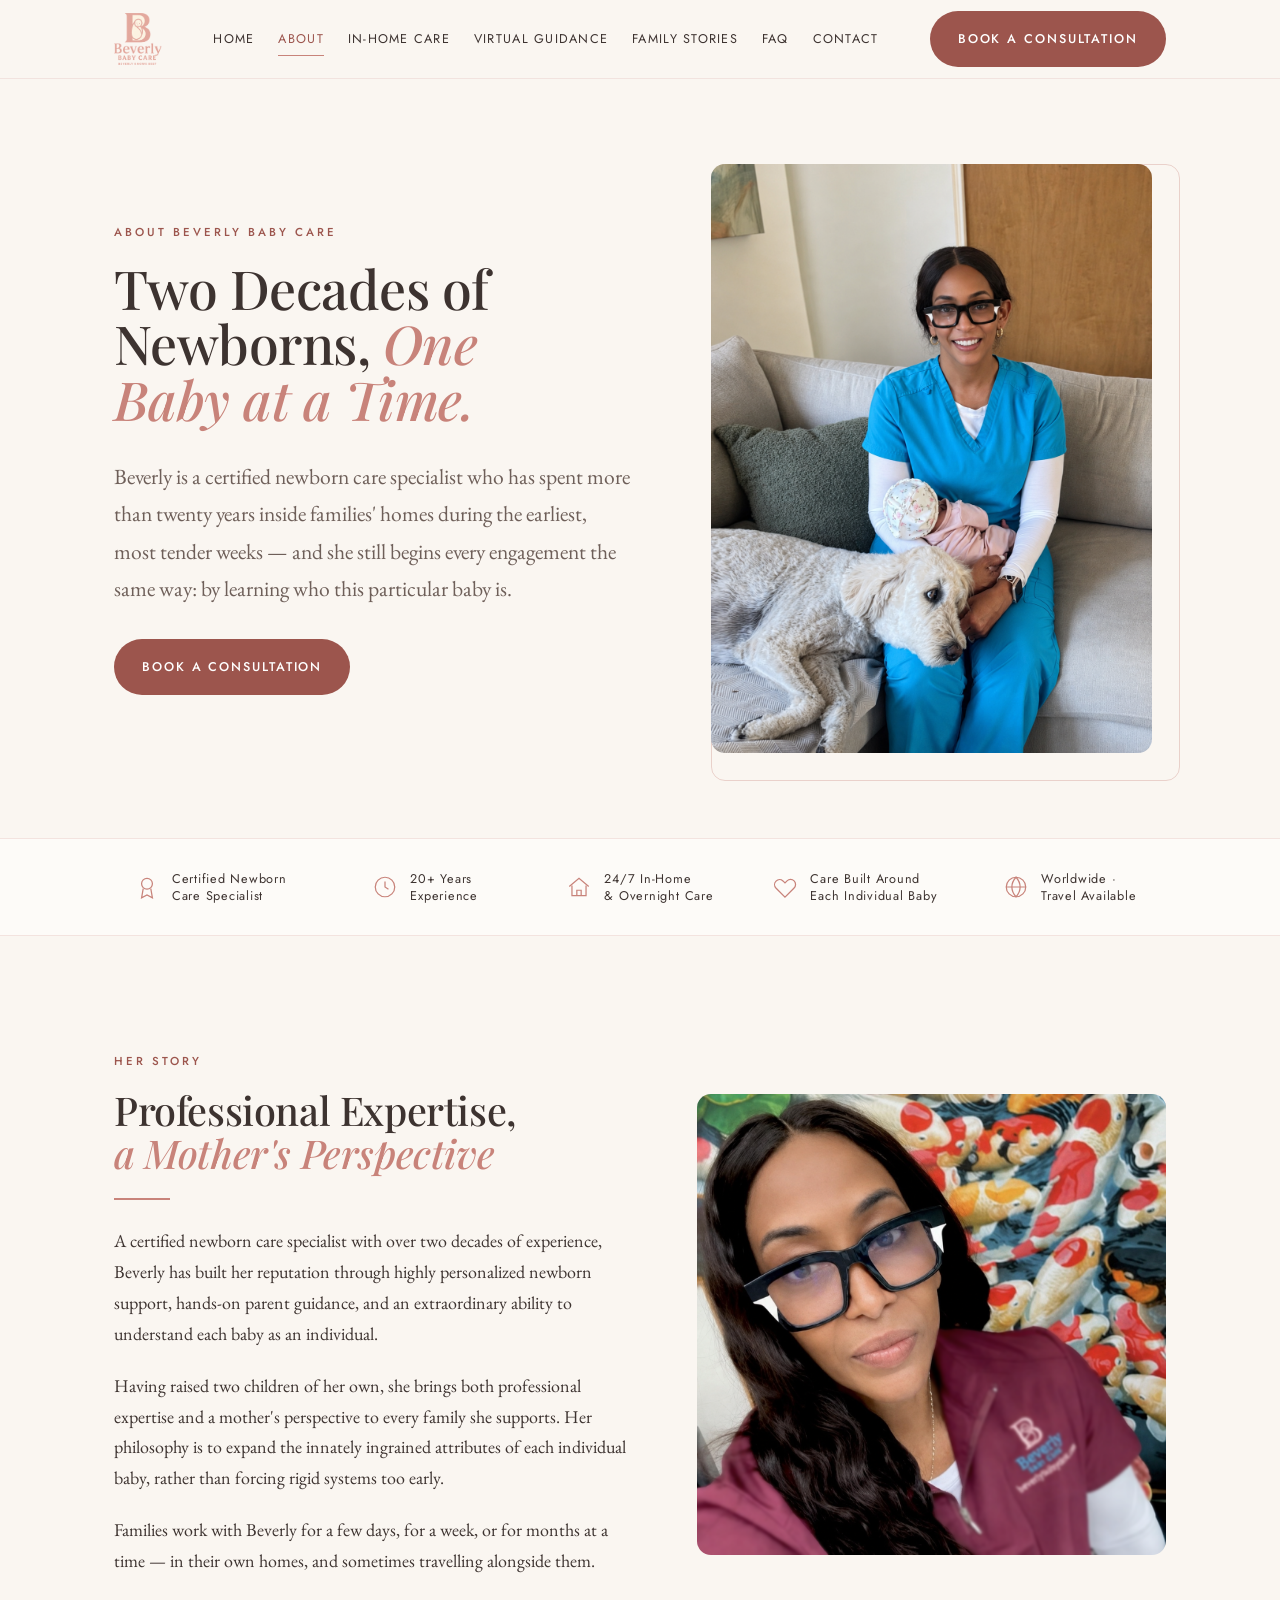
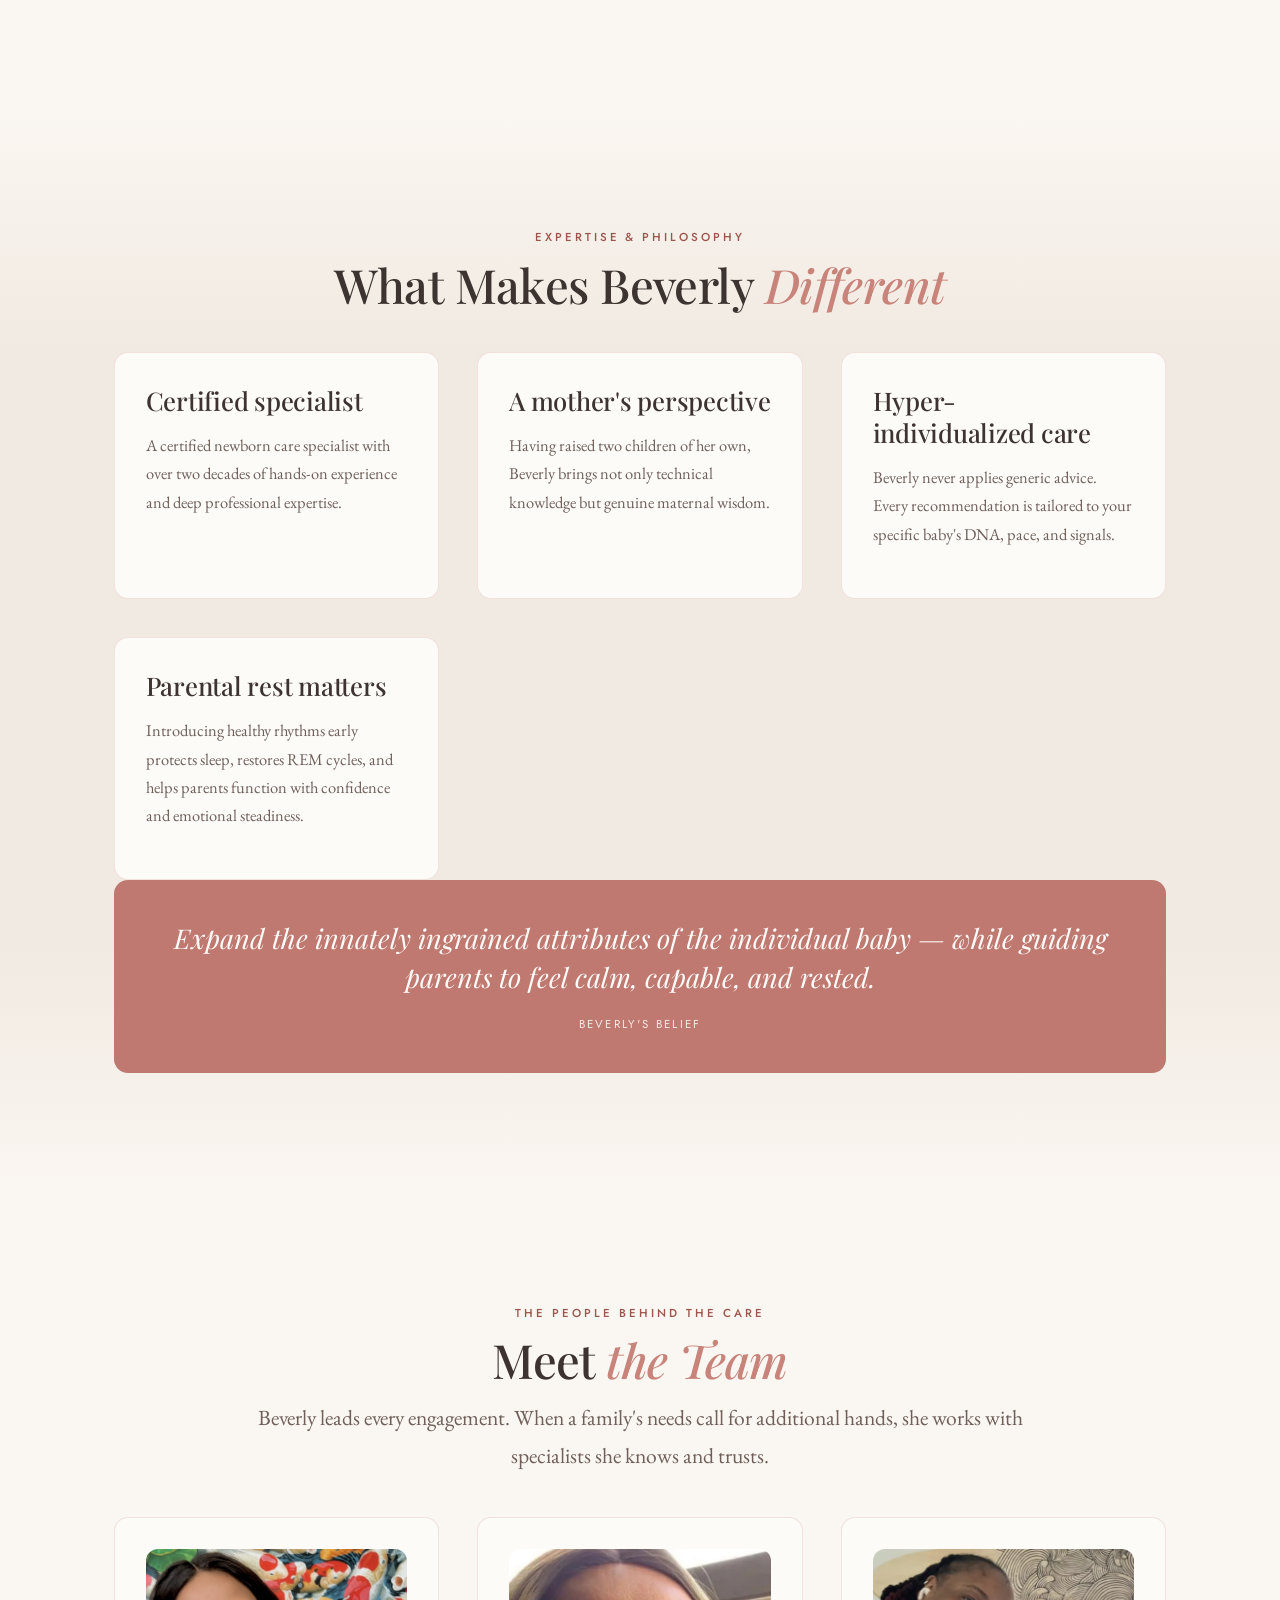
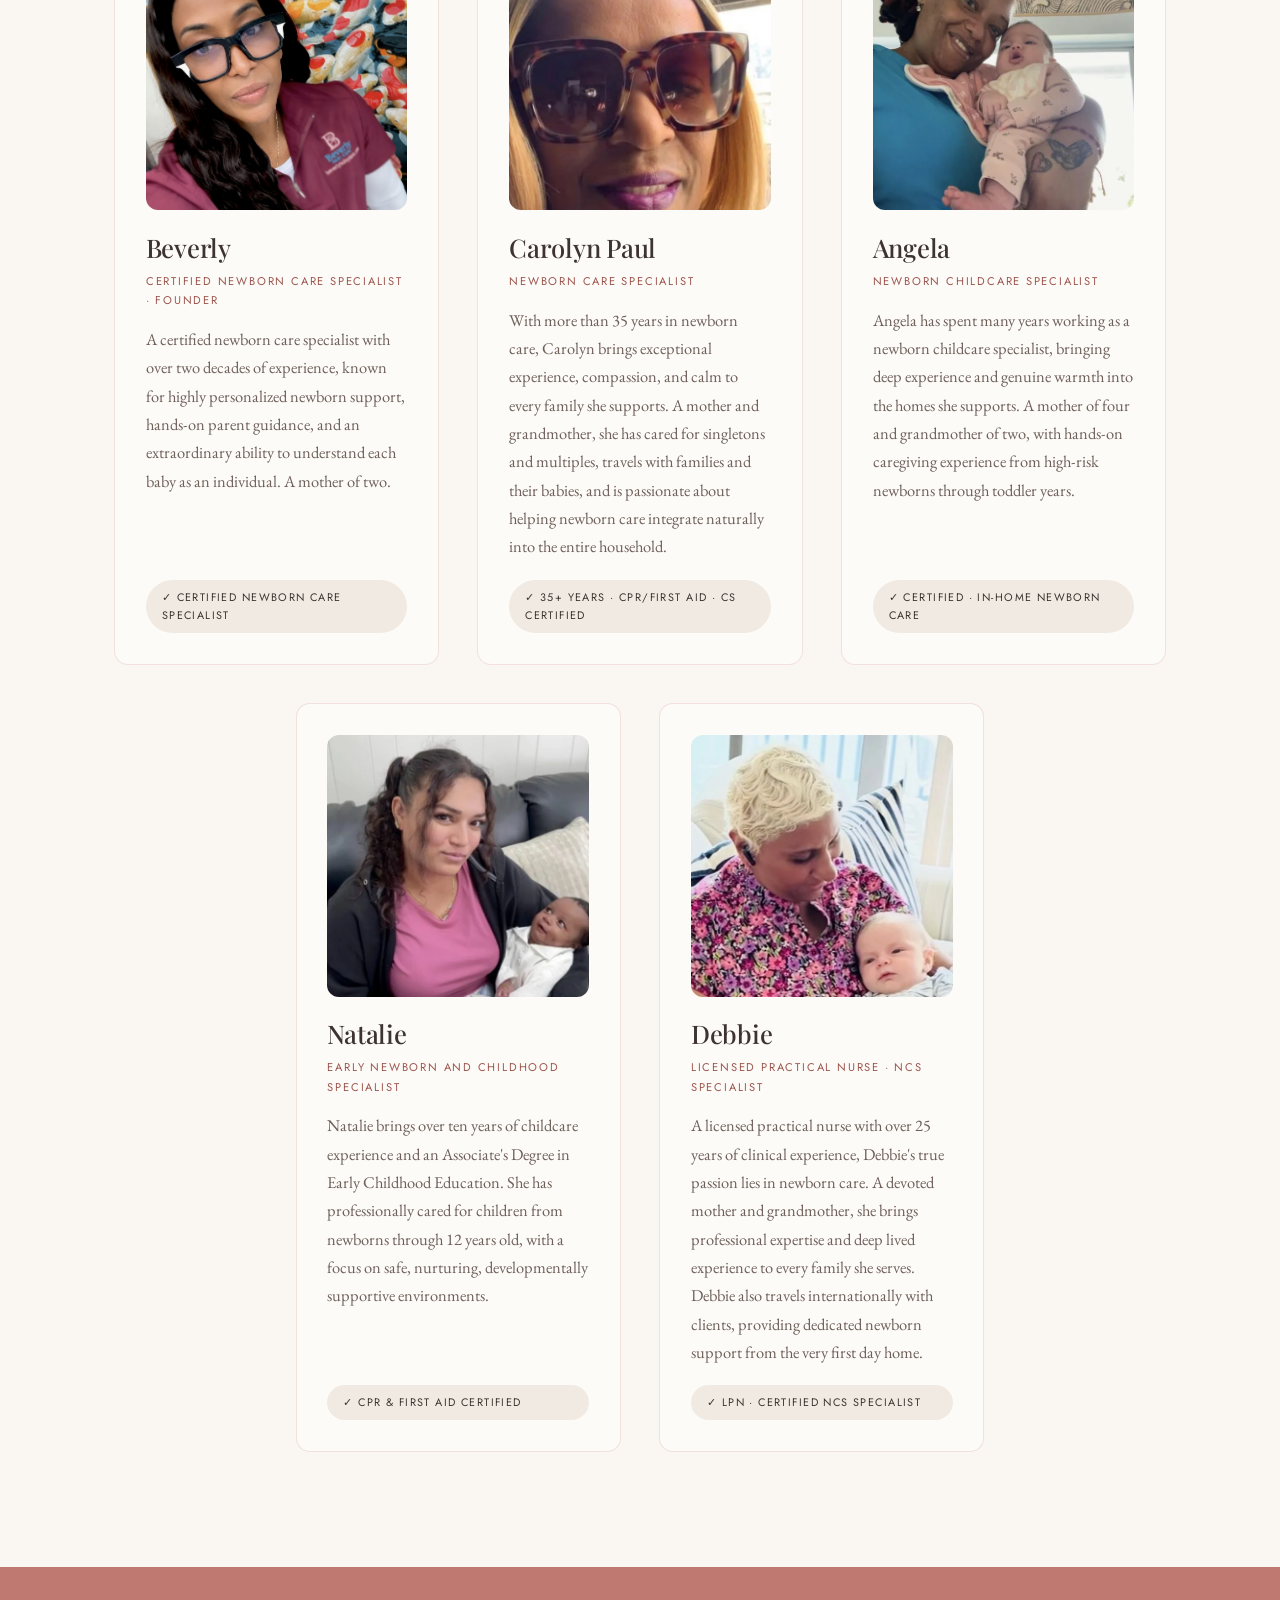
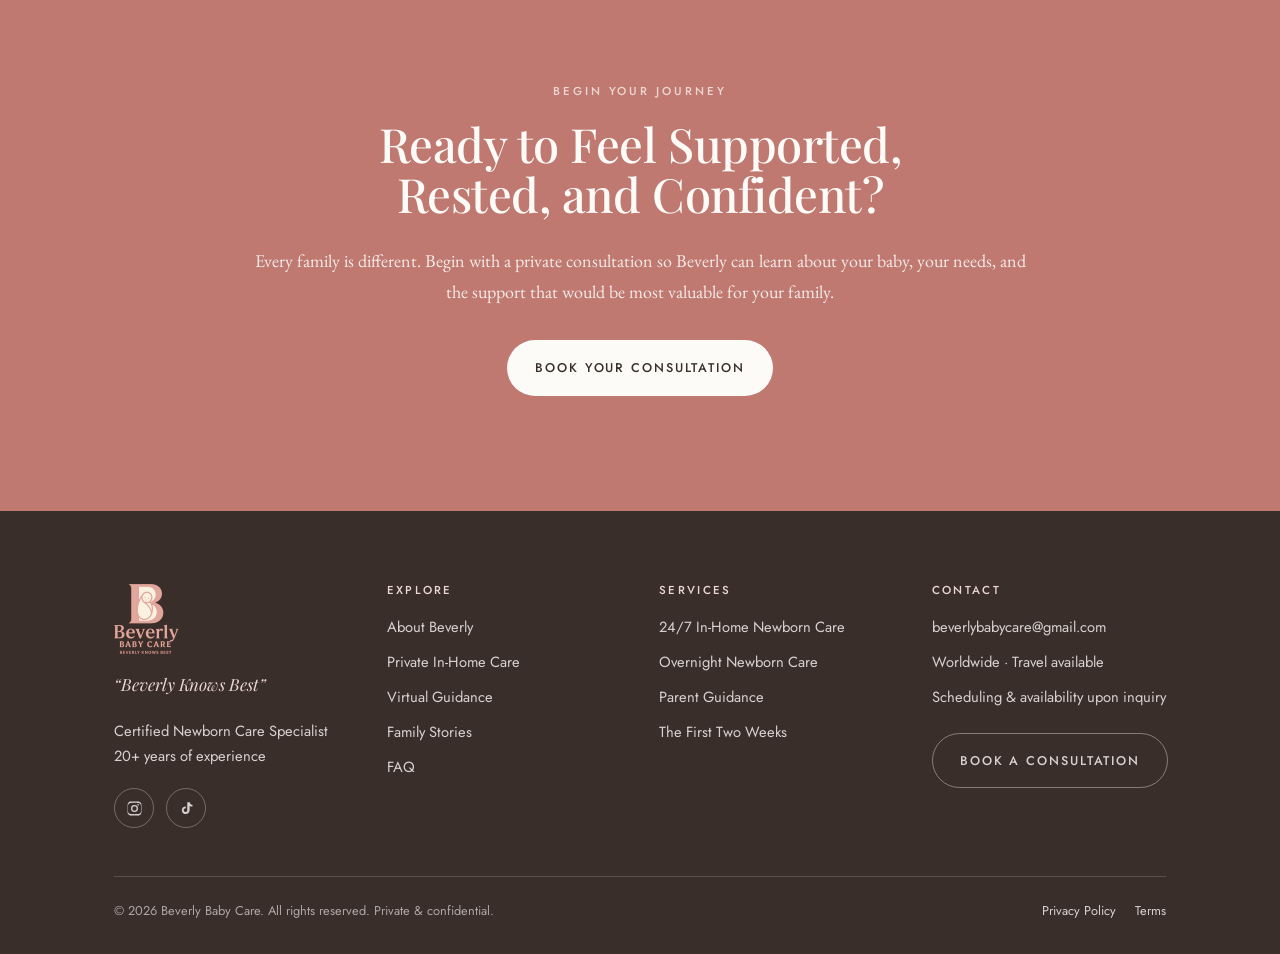
==== commit 23c6c67c: "Updated Updated website" ====
--- a/about.html
+++ b/about.html
@@ -113,7 +113,7 @@
     <div class="section-head reveal"><p class="eyebrow">The people behind the care</p><h2>Meet <em>the Team</em></h2>
       <p class="lede">Beverly leads every engagement. When a family's needs call for additional hands, she works with specialists she knows and trusts.</p>
     </div>
-    <div class="grid cols-3 reveal">
+    <div class="grid cols-3 team-grid reveal">
       <article class="card member">
         <picture><source type="image/webp" srcset="assets/beverly-portrait.webp"><img src="assets/beverly-portrait.jpg" alt="Beverly, certified newborn care specialist and founder" width="546" height="538" loading="lazy"></picture>
         <h3>Beverly</h3>
@@ -122,6 +122,13 @@
         <span class="badge">&check; Certified Newborn Care Specialist</span>
       </article>
       <article class="card member">
+        <picture><source type="image/webp" srcset="assets/carolyn-paul.webp"><img src="assets/carolyn-paul.jpg" alt="Carolyn Paul, newborn care specialist" width="546" height="546" loading="lazy"></picture>
+        <h3>Carolyn Paul</h3>
+        <p class="role">Newborn Care Specialist</p>
+        <p>With more than 35 years in newborn care, Carolyn brings exceptional experience, compassion, and calm to every family she supports. A mother and grandmother, she has cared for singletons and multiples, travels with families and their babies, and is passionate about helping newborn care integrate naturally into the entire household.</p>
+        <span class="badge">&check; 35+ Years &middot; CPR/First Aid &middot; CS Certified</span>
+      </article>
+      <article class="card member">
         <picture><source type="image/webp" srcset="assets/angela.webp"><img src="assets/angela.jpg" alt="Angela, newborn childcare specialist" width="546" height="538" loading="lazy"></picture>
         <h3>Angela</h3>
         <p class="role">Newborn Childcare Specialist</p>
@@ -134,6 +141,13 @@
         <p class="role">Early Newborn and Childhood Specialist</p>
         <p>Natalie brings over ten years of childcare experience and an Associate's Degree in Early Childhood Education. She has professionally cared for children from newborns through 12 years old, with a focus on safe, nurturing, developmentally supportive environments.</p>
         <span class="badge">&check; CPR &amp; First Aid Certified</span>
+      </article>
+      <article class="card member">
+        <picture><source type="image/webp" srcset="assets/debbie.webp"><img src="assets/debbie.jpg" alt="Debbie, licensed practical nurse and newborn care specialist" width="546" height="546" loading="lazy"></picture>
+        <h3>Debbie</h3>
+        <p class="role">Licensed Practical Nurse &middot; NCS Specialist</p>
+        <p>A licensed practical nurse with over 25 years of clinical experience, Debbie's true passion lies in newborn care. A devoted mother and grandmother, she brings professional expertise and deep lived experience to every family she serves. Debbie also travels internationally with clients, providing dedicated newborn support from the very first day home.</p>
+        <span class="badge">&check; LPN &middot; Certified NCS Specialist</span>
       </article>
     </div>
   </div>
--- a/css/style.css
+++ b/css/style.css
@@ -470,6 +470,21 @@
 /* ---------- team ---------- */
 .member img{border-radius:12px;aspect-ratio:1/1;object-fit:cover;width:100%;margin-bottom:1.3rem}
 .member .role{font-family:var(--ui);font-size:.7rem;letter-spacing:.16em;text-transform:uppercase;color:var(--bbc-rose-deep);margin:-.4rem 0 .9rem}
+/* five-member team grid: scoped so .grid / .cols-3 elsewhere are untouched */
+.team-grid{grid-template-columns:1fr}
+.team-grid > .member .badge{margin-top:auto}
+@media(min-width:620px){
+  .team-grid{grid-template-columns:repeat(4,1fr)}
+  .team-grid > .member{grid-column:span 2}
+  .team-grid > .member:last-child{grid-column:2/span 2}
+}
+@media(min-width:1000px){
+  .team-grid{grid-template-columns:repeat(6,1fr)}
+  .team-grid > .member{grid-column:span 2}
+  .team-grid > .member:nth-child(4){grid-column:2/span 2}
+  .team-grid > .member:nth-child(5),
+  .team-grid > .member:last-child{grid-column:4/span 2}
+}
 .badge{
   display:inline-block;margin-top:1.1rem;background:var(--bbc-taupe);border-radius:999px;padding:.5rem 1rem;
   font-family:var(--ui);font-size:.68rem;letter-spacing:.13em;text-transform:uppercase;color:var(--bbc-charcoal);
@@ -529,3 +544,14 @@
   *{animation:none!important;transition:none!important;scroll-behavior:auto!important}
   .reveal{opacity:1;transform:none}
 }
+.hp{
+  position:absolute !important;
+  width:1px !important;
+  height:1px !important;
+  padding:0 !important;
+  margin:-1px !important;
+  overflow:hidden !important;
+  clip:rect(0,0,0,0) !important;
+  white-space:nowrap !important;
+  border:0 !important;
+}
